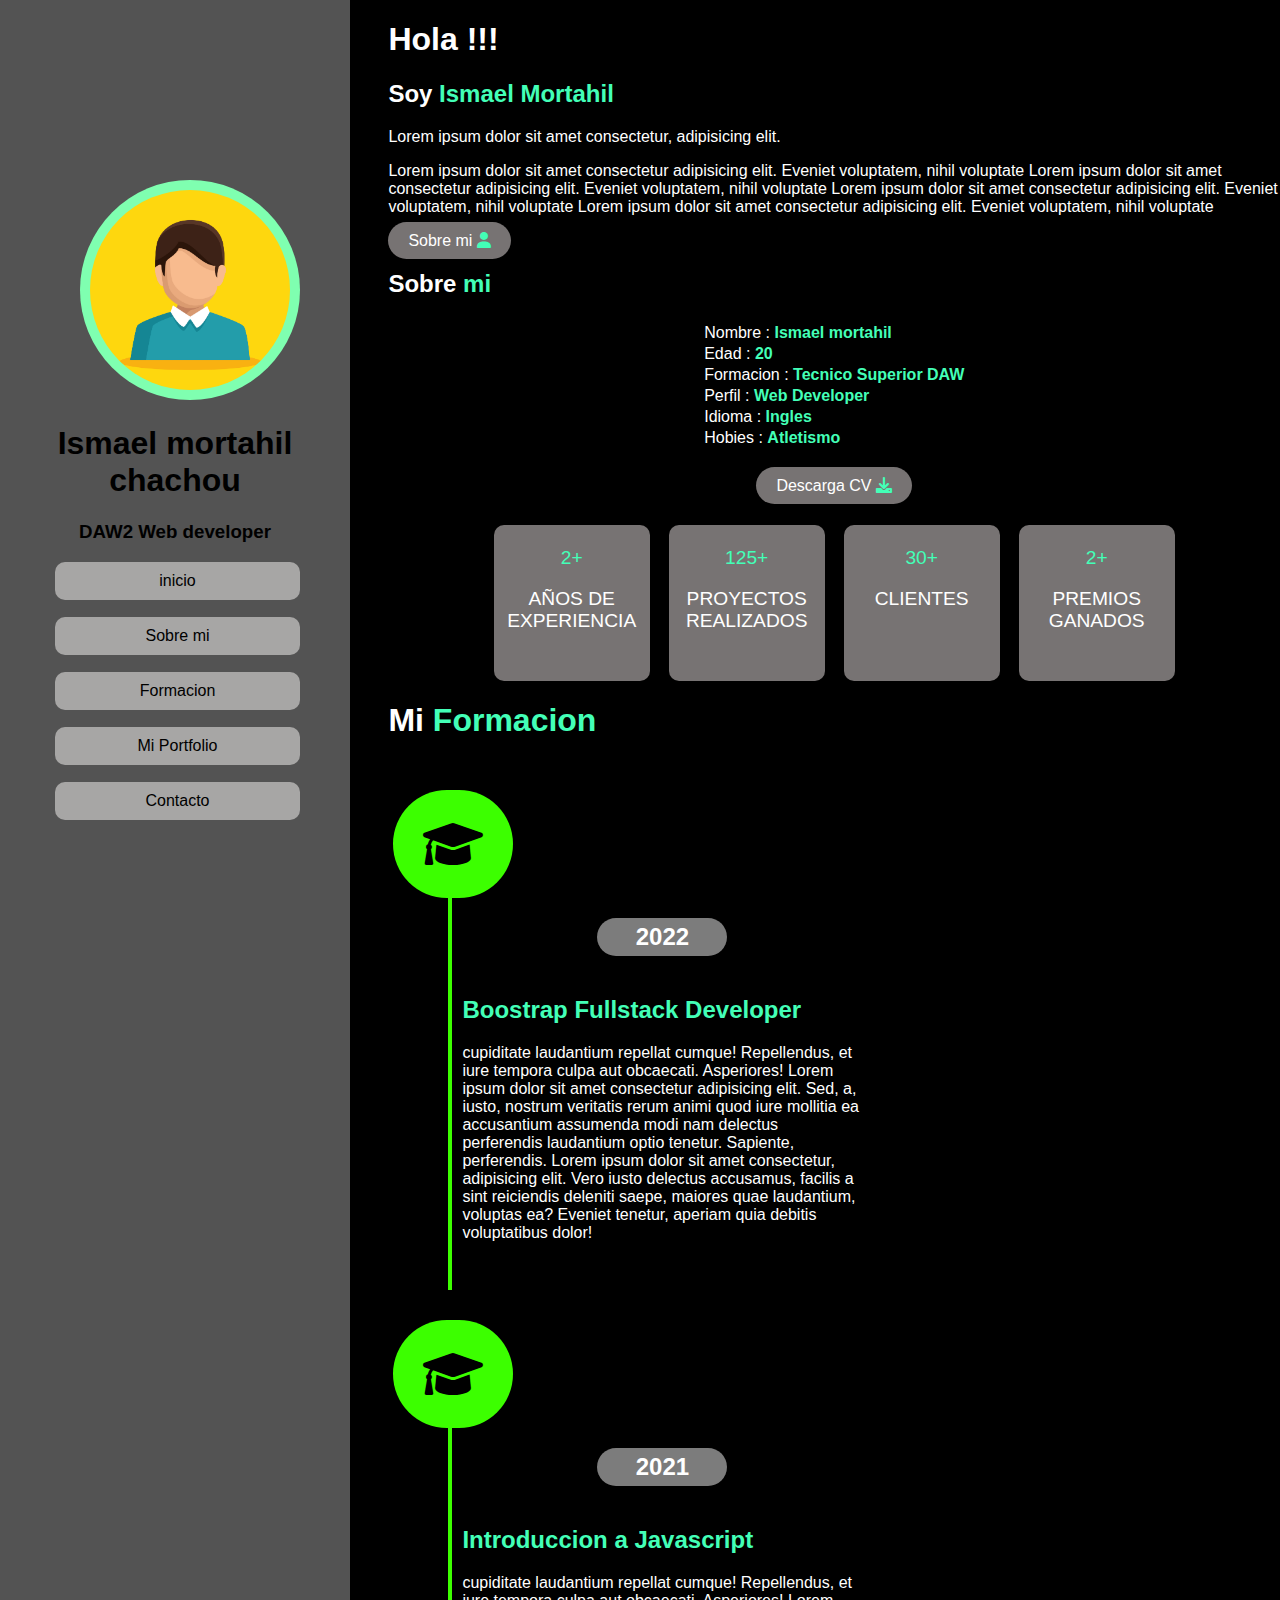
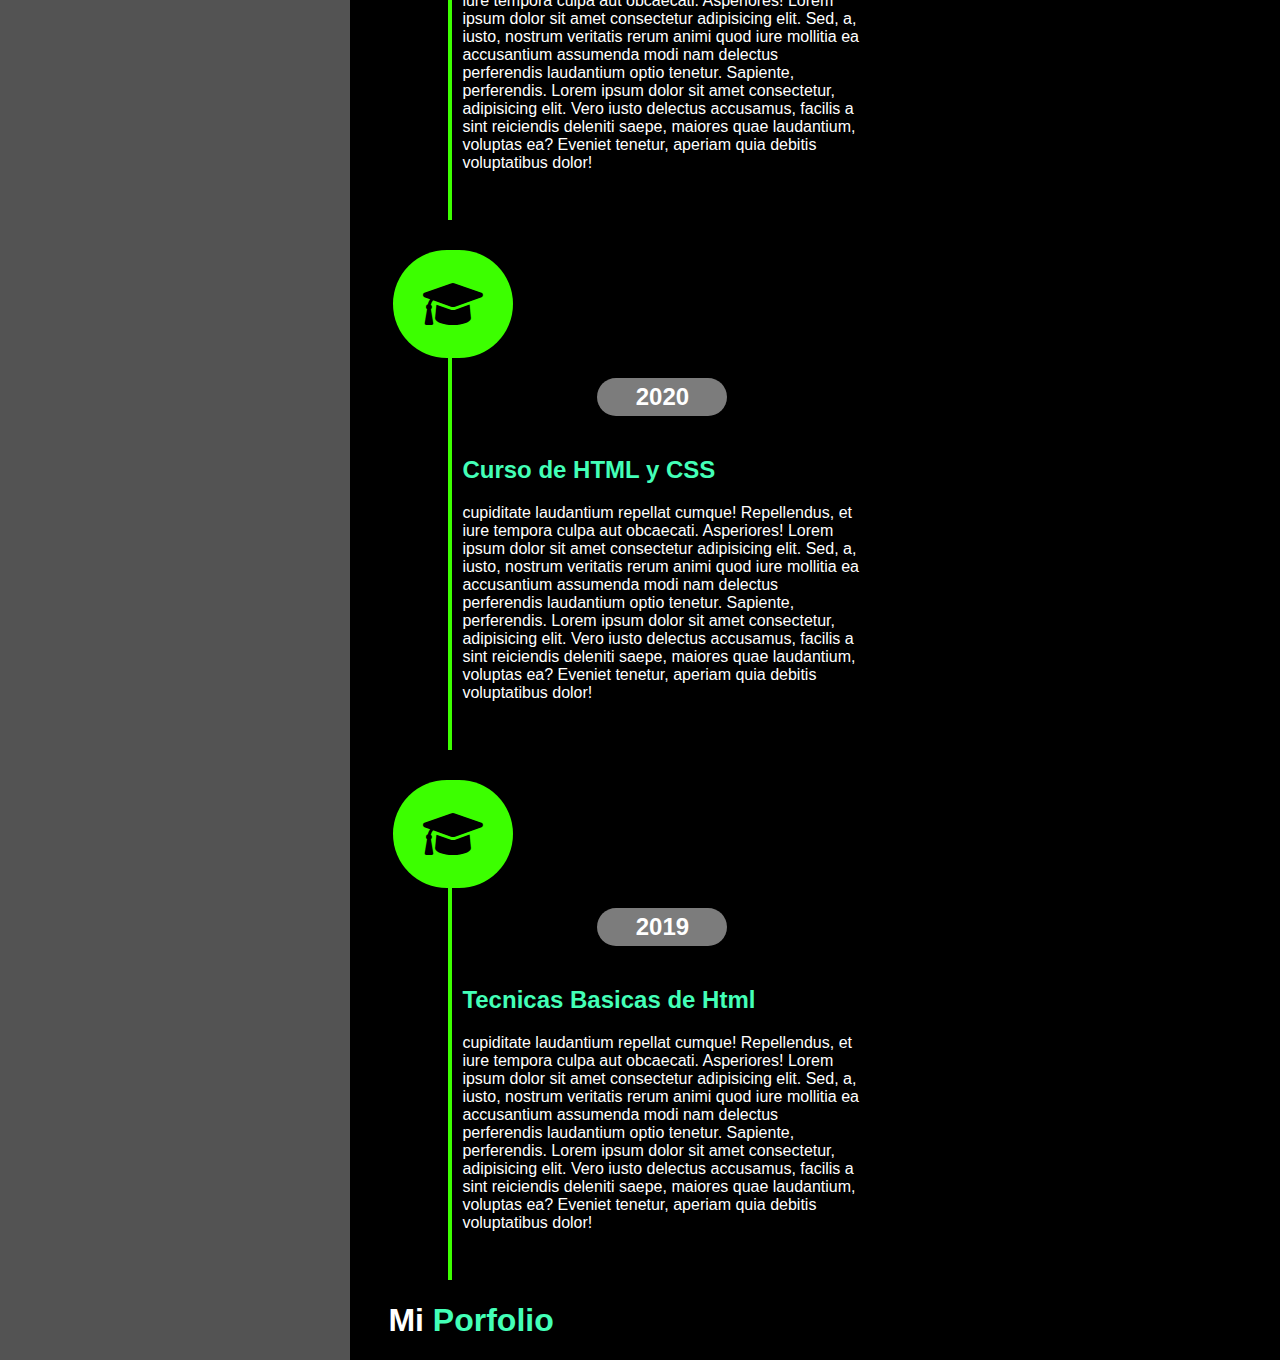
==== index.html @ 90ed5300 "git" ====
<!DOCTYPE html>
<html lang="en">
<head>
    <meta charset="UTF-8">
    <meta name="viewport" content="width=device-width, initial-scale=1.0">
    <link rel="stylesheet" href="https://cdnjs.cloudflare.com/ajax/libs/font-awesome/6.0.0-beta3/css/all.min.css">
<link rel="stylesheet" href="./css/style.css">
    <title>Document</title>
</head>
<body>
    <main>
        <div class="container_section">
            <section class="section-main">
                <img class="section-main_img" src="./assets/images/pic.jpg" alt="">
                <h1 class="section-main_title">Ismael mortahil chachou </h1>
                <h3 class="section-main_h3">DAW2 Web developer</h3>
                <ul class="section-main_ul">
                    <li class="section-main_li"><a class="section-main_li_a" href="">inicio</a></li>
                    <li class="section-main_li"><a class="section-main_li_a" href="">Sobre mi</a></li>
                    <li class="section-main_li"><a class="section-main_li_a" href="">Formacion</a></li>
                    <li class="section-main_li"><a class="section-main_li_a" href="">Mi Portfolio</a></li>
                    <li class="section-main_li"><a class="section-main_li_a" href="">Contacto</a></li>
                </ul>
             </section>
        </div>
    <div class="containers">
        <div class="firstcontainer">
            <h1>Hola !!! </h1>
            <h2>Soy <strong class="strong_name"> Ismael Mortahil</strong>  </h2>
            <p> Lorem ipsum dolor sit amet consectetur, adipisicing elit. </p>
            <p>Lorem ipsum dolor sit amet consectetur adipisicing elit. Eveniet voluptatem, nihil voluptate Lorem ipsum dolor sit amet consectetur adipisicing elit. Eveniet voluptatem, nihil voluptate Lorem ipsum dolor sit amet consectetur adipisicing elit. Eveniet voluptatem, nihil voluptate Lorem ipsum dolor sit amet consectetur adipisicing elit. Eveniet voluptatem, nihil voluptate  </p>
            <a class="firstcontainer_a"   href=""> Sobre mi    <i class="fa-solid fa-user"></i></a> 
            
                </div>

    <div class="secondcontainer">
        <h2>Sobre <strong class="strong_name"> mi</strong>  </h2>
<div class="containerlist">
    <ul class="secondcontainer_list">
        <li> Nombre : <strong class="strong_name"> Ismael mortahil</strong></li>
        <li>Edad : <strong class="strong_name"> 20</strong></li>
        <li> Formacion : <strong class="strong_name"> Tecnico Superior DAW</strong></li>
        <li>Perfil : <strong class="strong_name"> Web Developer</strong></li>
        <li>Idioma : <strong class="strong_name"> Ingles </strong></li>
        <li>Hobies : <strong class="strong_name"> Atletismo </strong> </li>
    </ul>
    <a class="firstcontainer_a" href="">Descarga CV <i class="fa-solid fa-download"></i></a>

</div>
   

   <div class="secondcontainer_experiences">
<div class="secondcontainer_experiences_box">
<p class="strong_name" >2+</p>
<p>AÑOS DE EXPERIENCIA</p>
</div>
<div class="secondcontainer_experiences_box">
    <p class="strong_name" >125+</p>
    <p>PROYECTOS REALIZADOS</p>
</div>
<div class="secondcontainer_experiences_box">
    <p class="strong_name" >30+</p>
    <p>CLIENTES</p>
</div>
<div class="secondcontainer_experiences_box">
    <p class="strong_name" >2+</p>
    <p>PREMIOS GANADOS</p>
</div>

    
    </div>
</div>

<div class="thirdcontainer">
<h1>Mi <strong class="strong_name"> Formacion</strong></h1>

<div class="thirdcontainer_years">
<div class="thirdcontainer_year">
    <i class="fa-solid fa-graduation-cap"></i>
    <div class="thirdcontainer_year_container">
        <div class="title_container">
            <h2 class="thirdcontainer_years_title">2022</h2>
        </div>
       
        <h2 class="strong_name" > Boostrap Fullstack Developer</h2>
        <p>  cupiditate laudantium repellat cumque! Repellendus, et iure tempora culpa aut obcaecati. Asperiores! Lorem ipsum dolor sit amet consectetur adipisicing elit. Sed, a, iusto, nostrum veritatis rerum animi quod iure mollitia ea accusantium assumenda modi nam delectus perferendis laudantium optio tenetur. Sapiente, perferendis. Lorem ipsum dolor sit amet consectetur, adipisicing elit. Vero iusto delectus accusamus, facilis a sint reiciendis deleniti saepe, maiores quae laudantium, voluptas ea? Eveniet tenetur, aperiam quia debitis voluptatibus dolor!</p>
    </div>
</div>
<div class="thirdcontainer_year">
    <i class="fa-solid fa-graduation-cap"></i>
    <div class="thirdcontainer_year_container">
        <div class="title_container">
            <h2 class="thirdcontainer_years_title">2021</h2>
        </div>
       
        <h2 class="strong_name" > Introduccion a Javascript</h2>
        <p>  cupiditate laudantium repellat cumque! Repellendus, et iure tempora culpa aut obcaecati. Asperiores! Lorem ipsum dolor sit amet consectetur adipisicing elit. Sed, a, iusto, nostrum veritatis rerum animi quod iure mollitia ea accusantium assumenda modi nam delectus perferendis laudantium optio tenetur. Sapiente, perferendis. Lorem ipsum dolor sit amet consectetur, adipisicing elit. Vero iusto delectus accusamus, facilis a sint reiciendis deleniti saepe, maiores quae laudantium, voluptas ea? Eveniet tenetur, aperiam quia debitis voluptatibus dolor!</p>
    </div>
</div>
<div class="thirdcontainer_year">
    <i class="fa-solid fa-graduation-cap"></i>
    <div class="thirdcontainer_year_container">
        <div class="title_container">
            <h2 class="thirdcontainer_years_title">2020</h2>
        </div>
       
        <h2 class="strong_name" > Curso de HTML y CSS</h2>
        <p>  cupiditate laudantium repellat cumque! Repellendus, et iure tempora culpa aut obcaecati. Asperiores! Lorem ipsum dolor sit amet consectetur adipisicing elit. Sed, a, iusto, nostrum veritatis rerum animi quod iure mollitia ea accusantium assumenda modi nam delectus perferendis laudantium optio tenetur. Sapiente, perferendis. Lorem ipsum dolor sit amet consectetur, adipisicing elit. Vero iusto delectus accusamus, facilis a sint reiciendis deleniti saepe, maiores quae laudantium, voluptas ea? Eveniet tenetur, aperiam quia debitis voluptatibus dolor!</p>
    </div>
</div>
<div class="thirdcontainer_year">
    <i class="fa-solid fa-graduation-cap"></i>
    <div class="thirdcontainer_year_container">
        <div class="title_container">
            <h2 class="thirdcontainer_years_title">2019</h2>
        </div>
       
        <h2 class="strong_name" >   Tecnicas Basicas de Html </h2>
        <p>  cupiditate laudantium repellat cumque! Repellendus, et iure tempora culpa aut obcaecati. Asperiores! Lorem ipsum dolor sit amet consectetur adipisicing elit. Sed, a, iusto, nostrum veritatis rerum animi quod iure mollitia ea accusantium assumenda modi nam delectus perferendis laudantium optio tenetur. Sapiente, perferendis. Lorem ipsum dolor sit amet consectetur, adipisicing elit. Vero iusto delectus accusamus, facilis a sint reiciendis deleniti saepe, maiores quae laudantium, voluptas ea? Eveniet tenetur, aperiam quia debitis voluptatibus dolor!</p>
    </div>
</div>
</div>
</div>
<div class="fourthcontainer">
    <h1>Mi <strong class="strong_name"> Porfolio </strong></h1>
</div>
    
</div>

</div>


   </div>
    </div>
    </div>
 
    </main>
    
</body>
<script src="./js/index.js"></script>
</html>
---- css/style.css ----
body {
  
  background-color: black;
    font-family: 'Roboto', sans-serif;
    margin: 0%;
}

main{
    width:100%;
    margin: 0 auto;
    display: flex;
   background-color: black;
}

.section-main_img{
width: 200px;
height: 200px;
border-radius: 60%;
padding: 10px;
margin-left: 30px;
background-color: rgb(127, 255, 176);
}
.container_section {
    background-color: rgb(83, 83, 83);
   
    padding: 50px;
}

.section-main {
   
    align-items: center;
    justify-content: center;
    
    background-color: rgb(83, 83, 83);
    position: sticky; /* Fija la posición del elemento */
    top: 20%; 
    
  
}


.section-main_title{
    text-align: center;
}

.section-main_h3{
    text-align: center;
}
.section-main_li:hover{
background-color: rgb(127, 255, 176);
}
.section-main_li{
    text-decoration: none;
    list-style: none;
    padding-top: 15px;
    padding: 10px;
    margin-top: 7%;
    text-align: center;
    border-radius: 10px;
    background-color: rgb(167, 166, 165);
    
}

.section-main_ul{
    padding-left: 2%;

}

.section-main_li_a{
    text-decoration: none;

    color: black;
}
.containers{
    background-color: black;
    color: #ffffff;
    padding-left: 3%;
}


.strong_name{
    color: #43ffb7;
}

.firstcontainer_a{
text-decoration: none;
color: #ffffff;
margin-top: 100px;
padding: 10px 20px;
border-radius: 60px;
background-color: rgb(119, 115, 115);
}
.fa-solid{
    color: #43ffb7;
}

.secondcontainer_experiences_box{
    padding: 3px;
    text-align: center;
    width: 150px;
    height: 150px;
    font-size: 120%;
    background-color: rgb(119, 115, 115);
    border-radius: 10px;
}
.secondcontainer_experiences{
    padding-top: 30px;
    width: 700px;
justify-content: space-around;
    display: flex;
  
    flex-wrap: wrap;
    overflow: hidden;
    margin: 0 auto;

}
.containerlist{
    width: 100%;
    justify-content: center;
    text-align: center;
}
.secondcontainer_list{
    padding-bottom: 30px;
   width: 300px;
  text-align: start;
  margin: 0 auto;
justify-content: center;
   
      list-style: none;
      padding-top: 3px;
  
  }

.secondcontainer_list li{
  align-items: center;
    list-style: none;
    padding-top: 3px;

}


.thirdcontainer_year{
    margin-top: 30px;
  margin-left: 60px;
   width: 400px;
   height: 500px;
   border-left: 4px solid rgb(60, 255, 0); 
  
}
.thirdcontainer {
    overflow: hidden;
  
    margin: 0 auto ;
}

.thirdcontainer_year i {
    color: black;
    font-size: 300%;
    background-color: rgb(60, 255, 0);
    padding: 30px;
    border-radius: 60px;
    margin-left: -59px;
    
}

.thirdcontainer_year_container{
 padding-left: 10px;
 width: 400px;
 margin: 0 auto;
 
 overflow: hidden;
}
.title_container{
    
   display: flex;
   text-align: center;
   align-items: center;
   justify-content: center;
}
.thirdcontainer_years_title{
    width: 120px;
   
    text-align: center;
  
    padding:  5px ;
    background-color: rgb(124, 124, 124);
    border-radius: 20px;
   
}

.thirdcontainer_years{
    overflow: hidden;
    display: flex;
    margin: 0 auto ;
    flex-wrap: wrap;
    
}
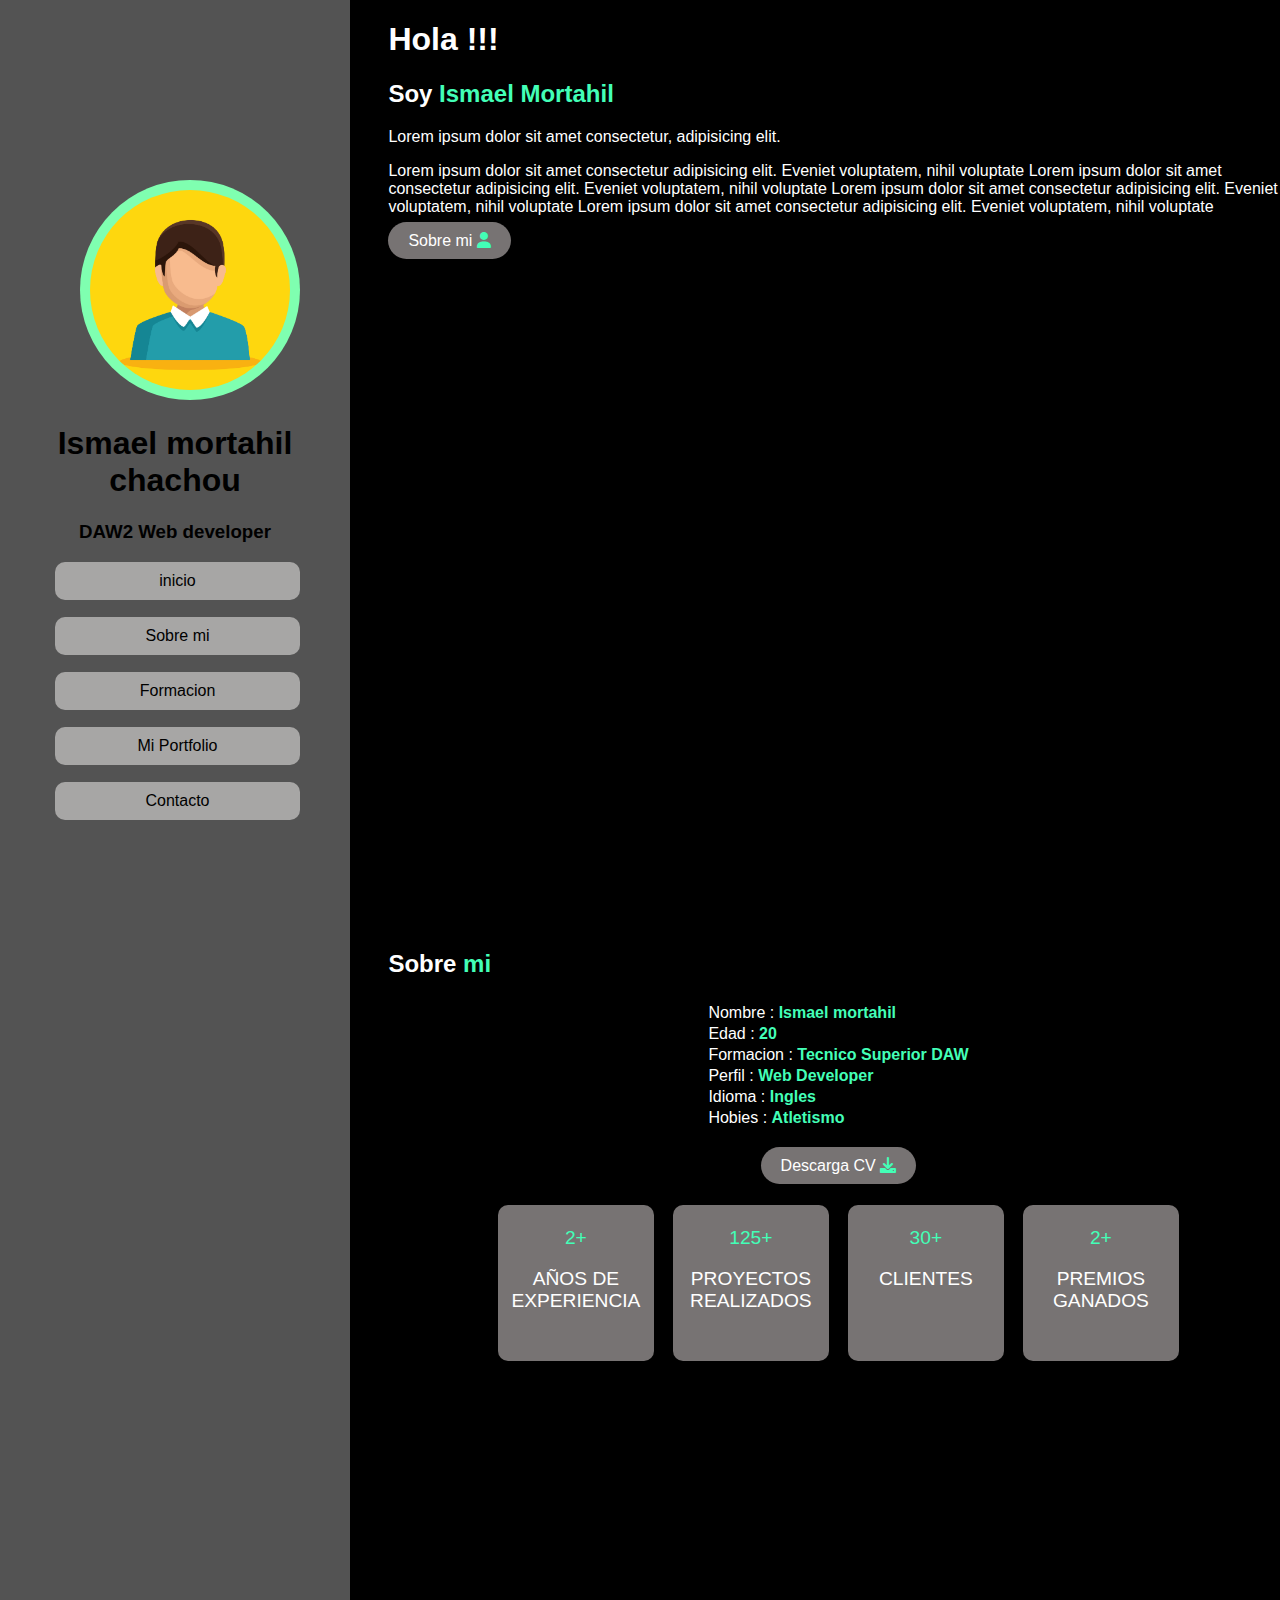
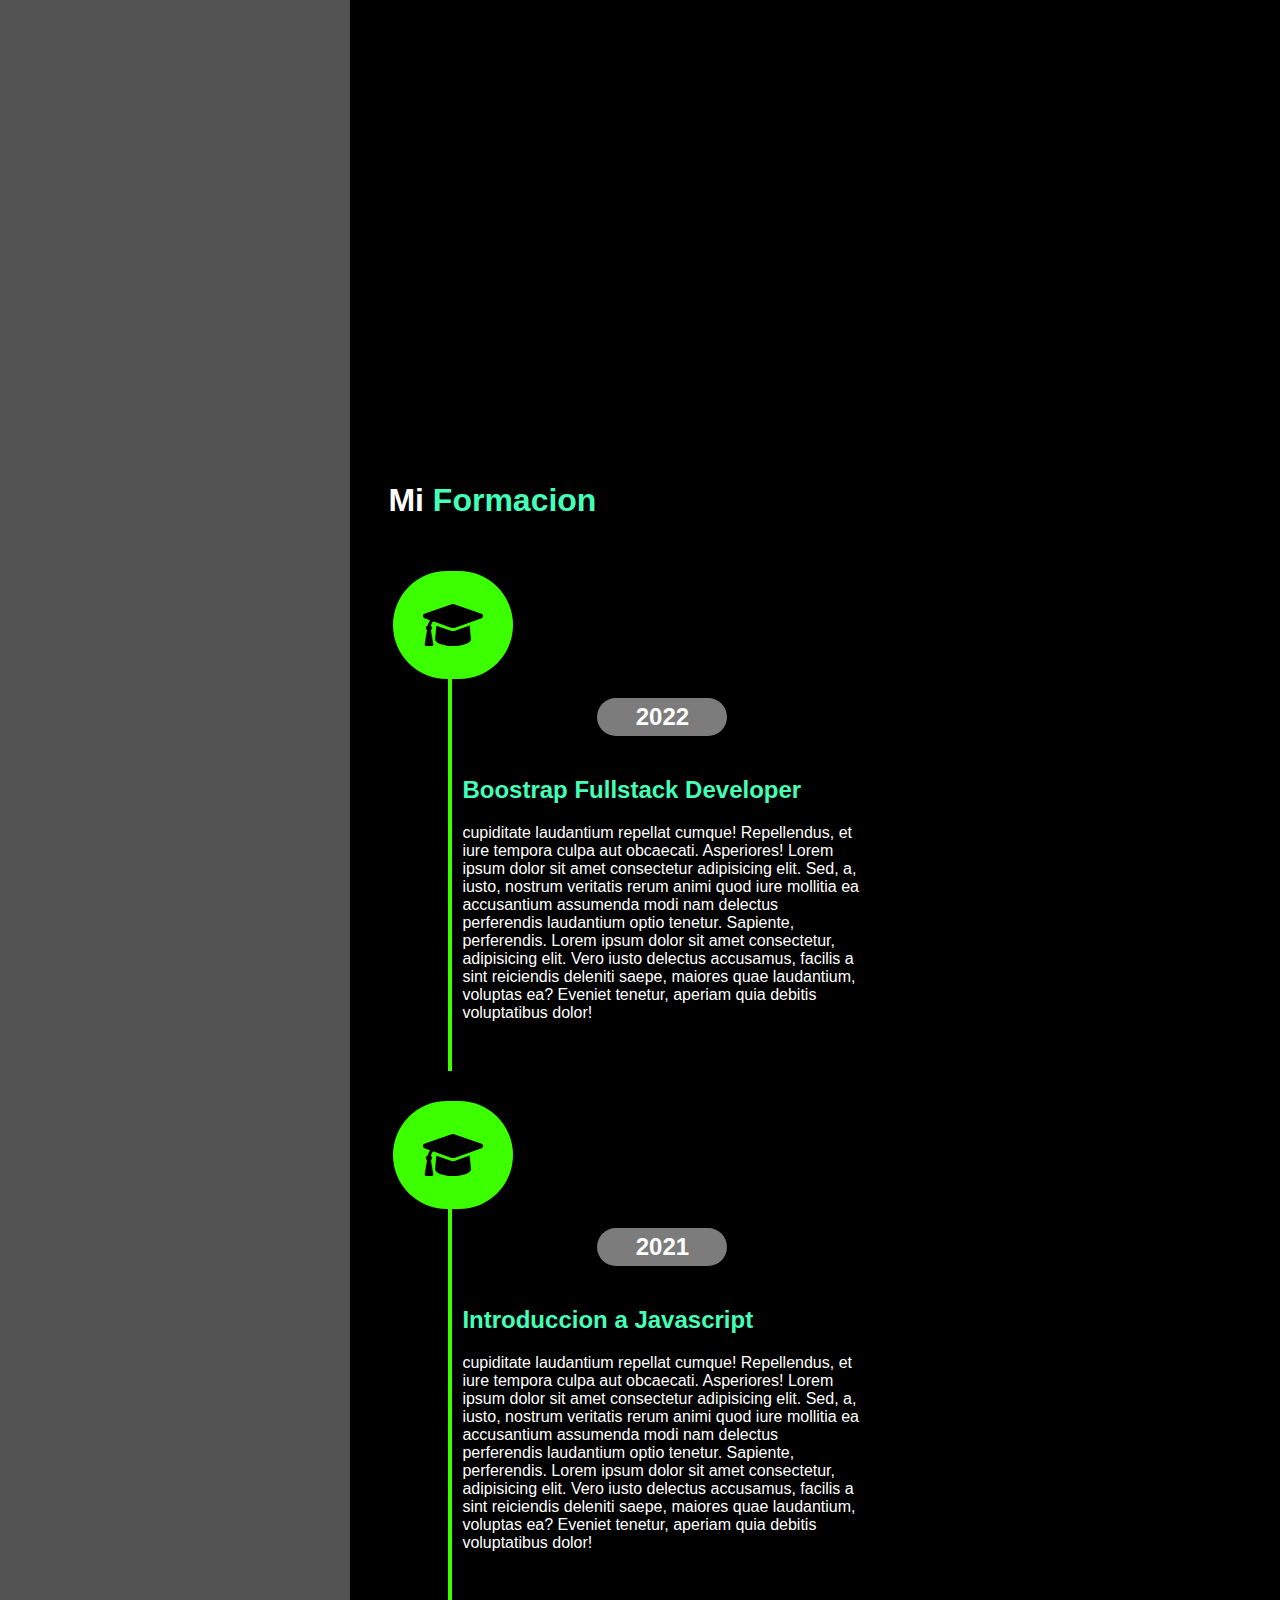
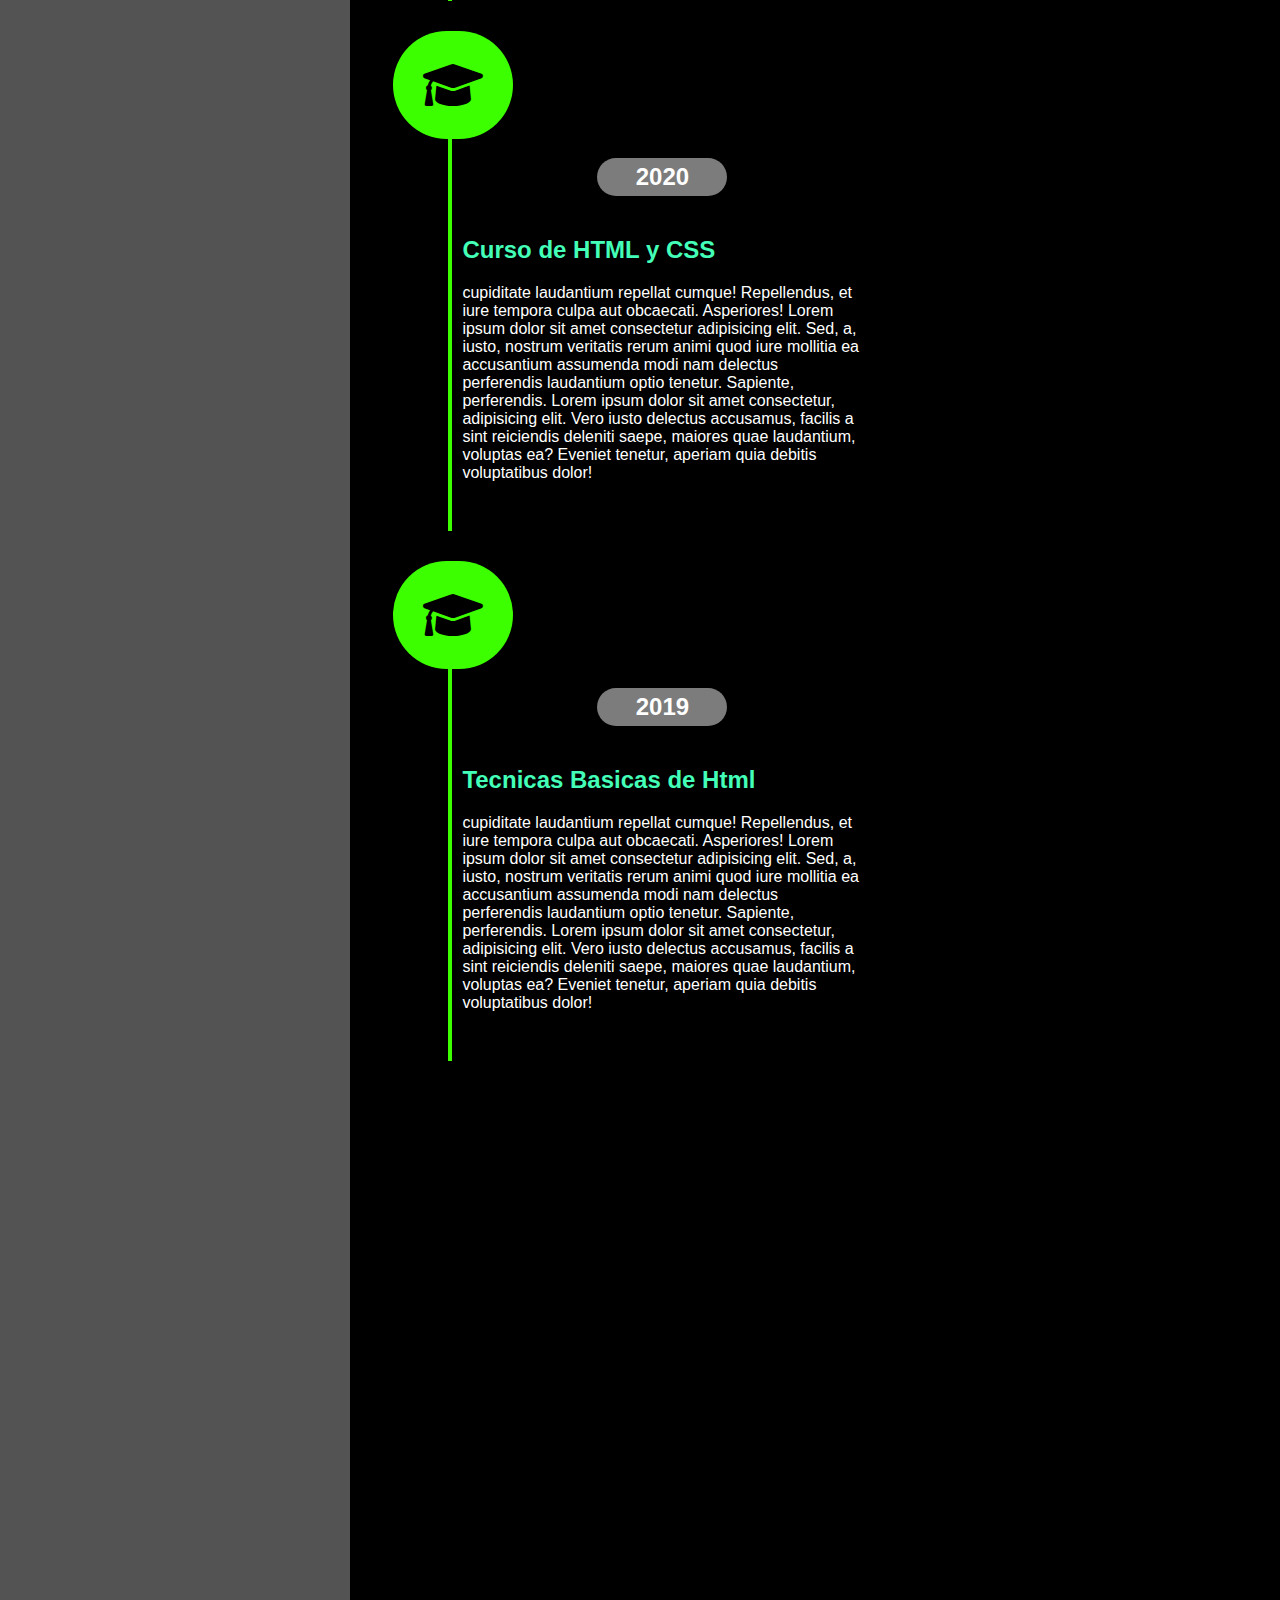
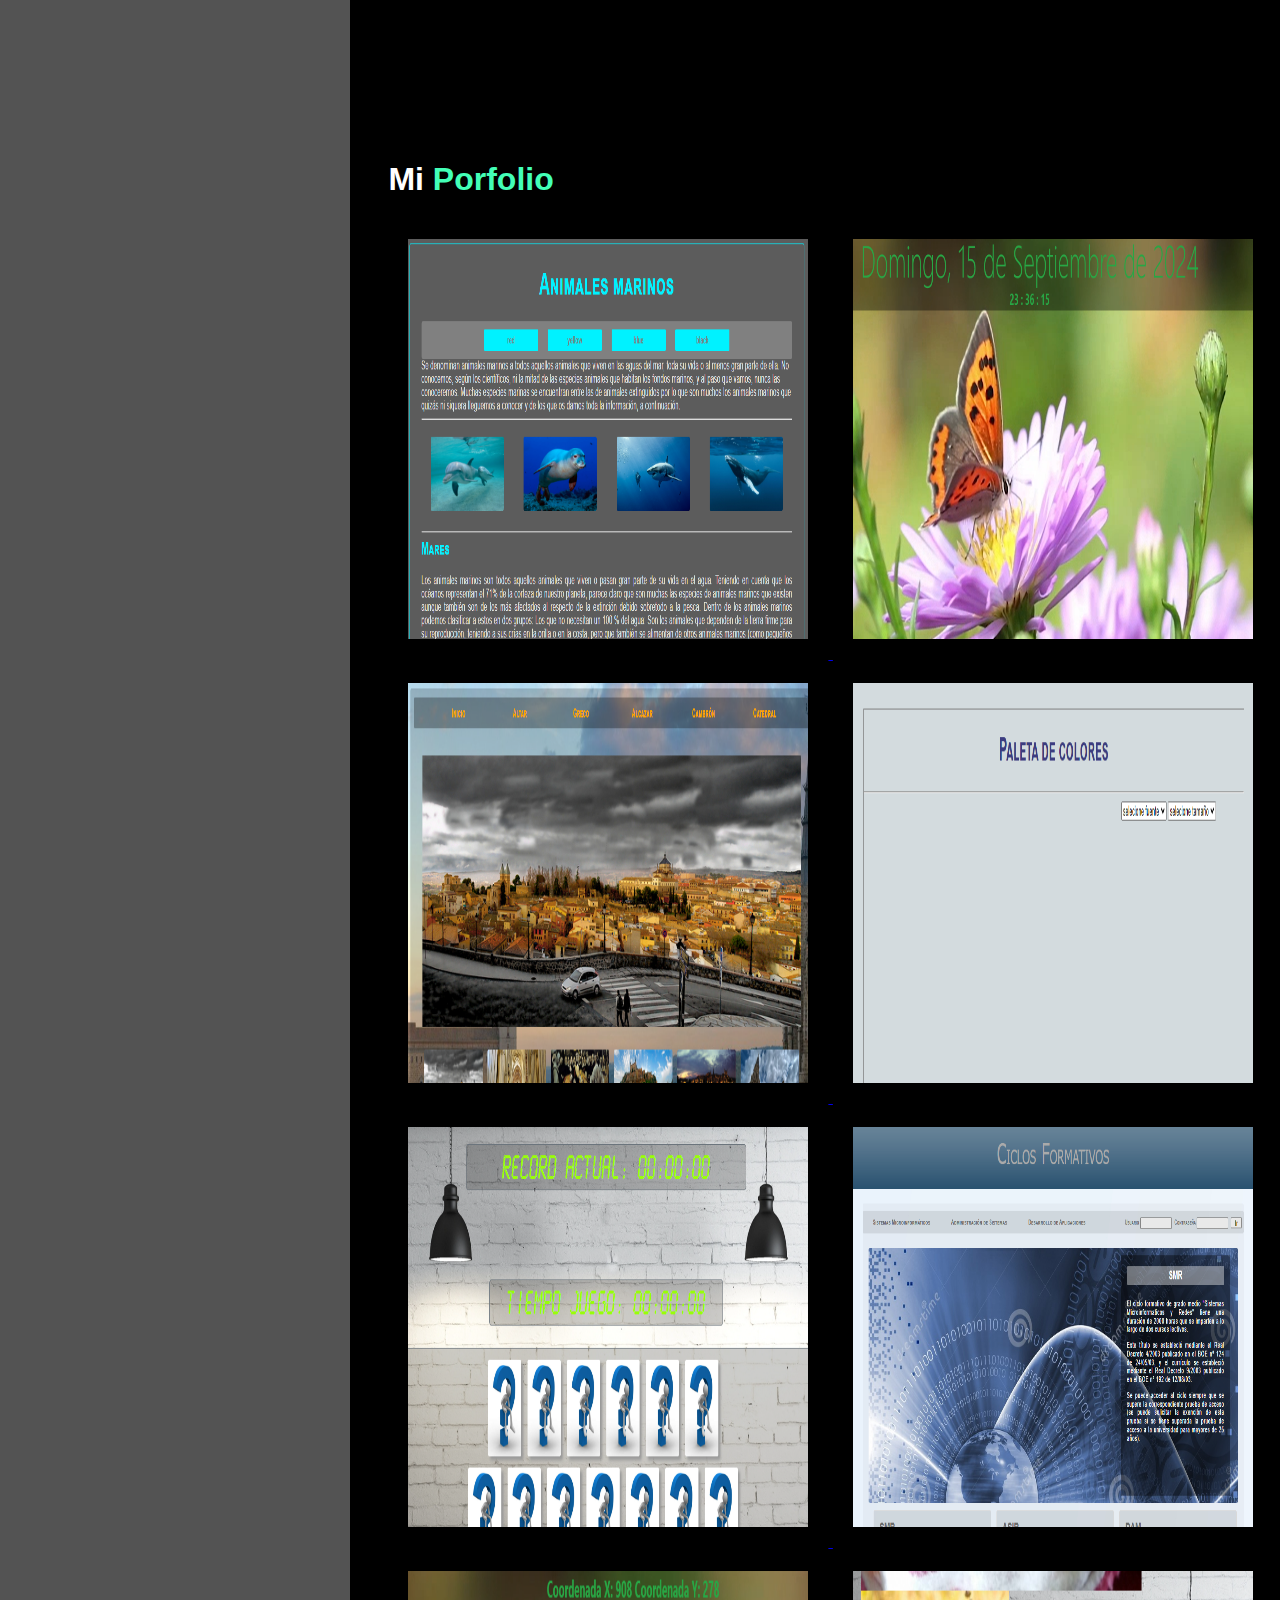
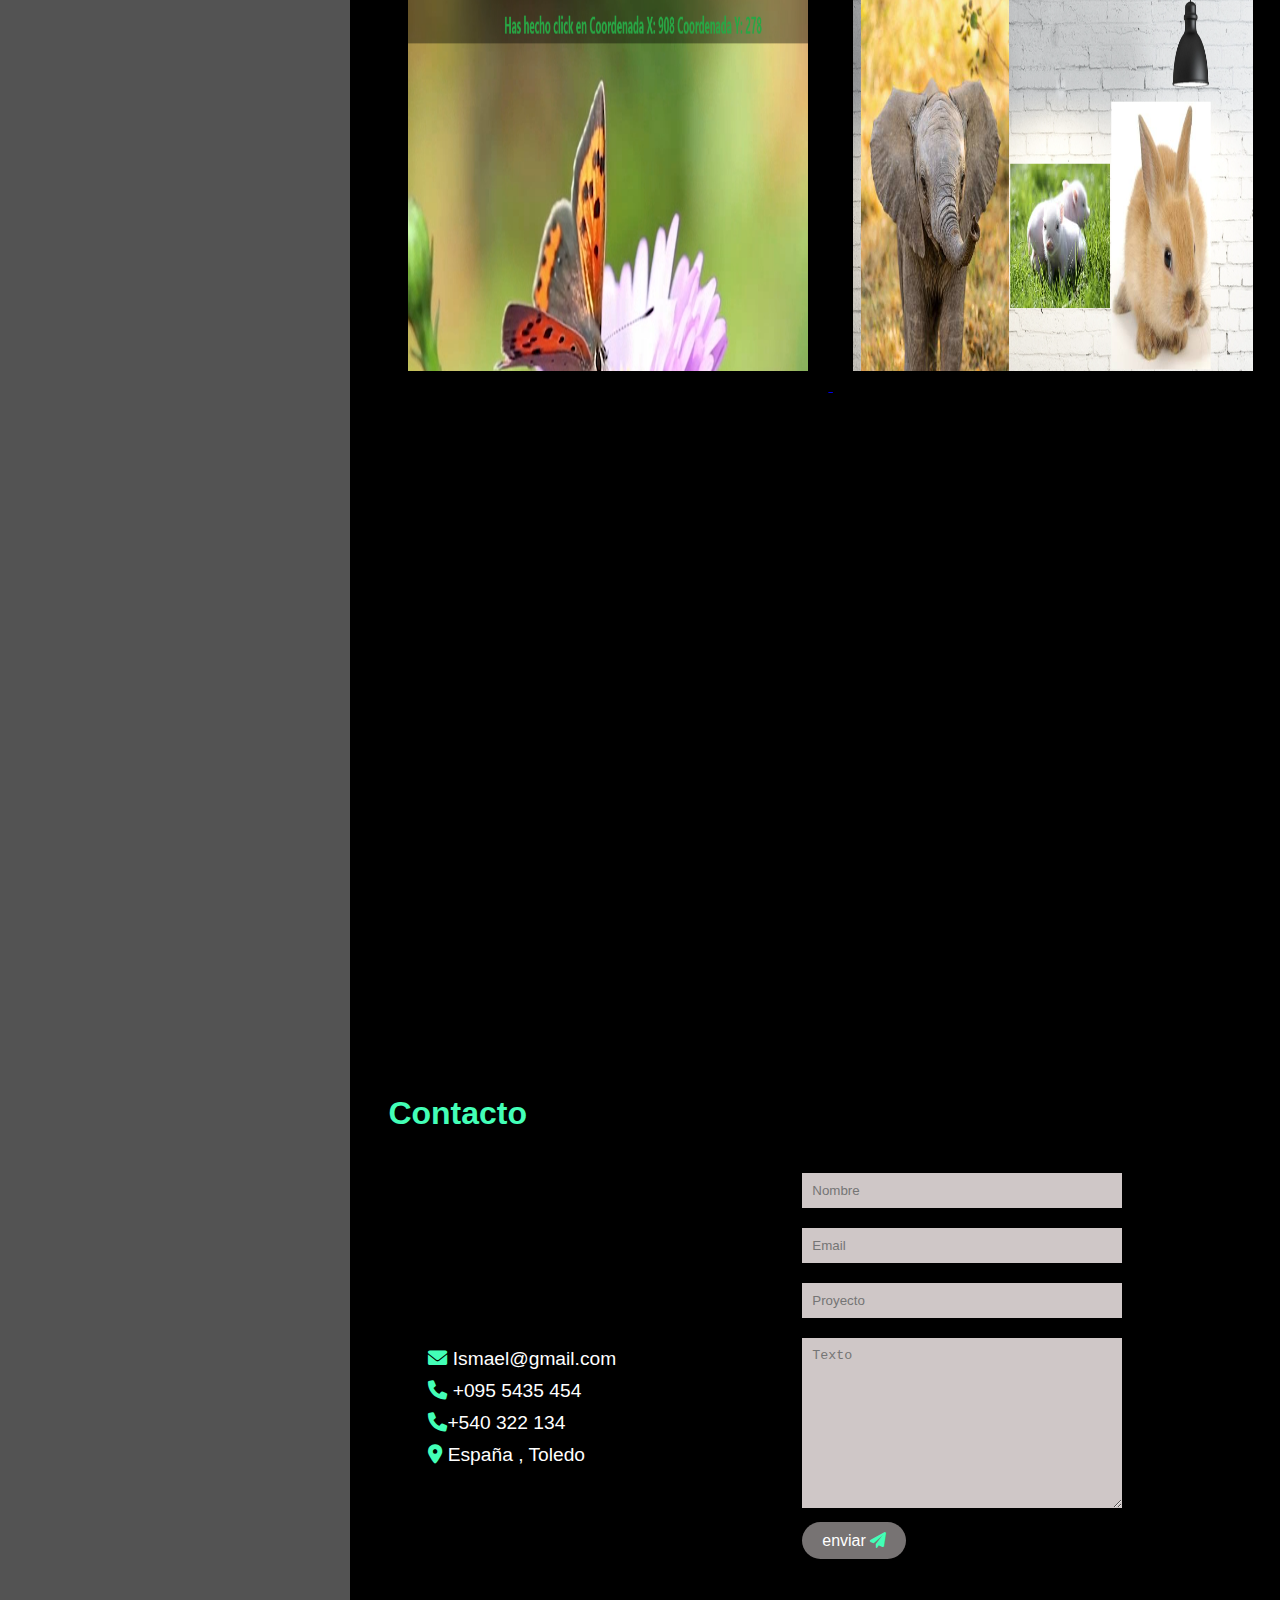
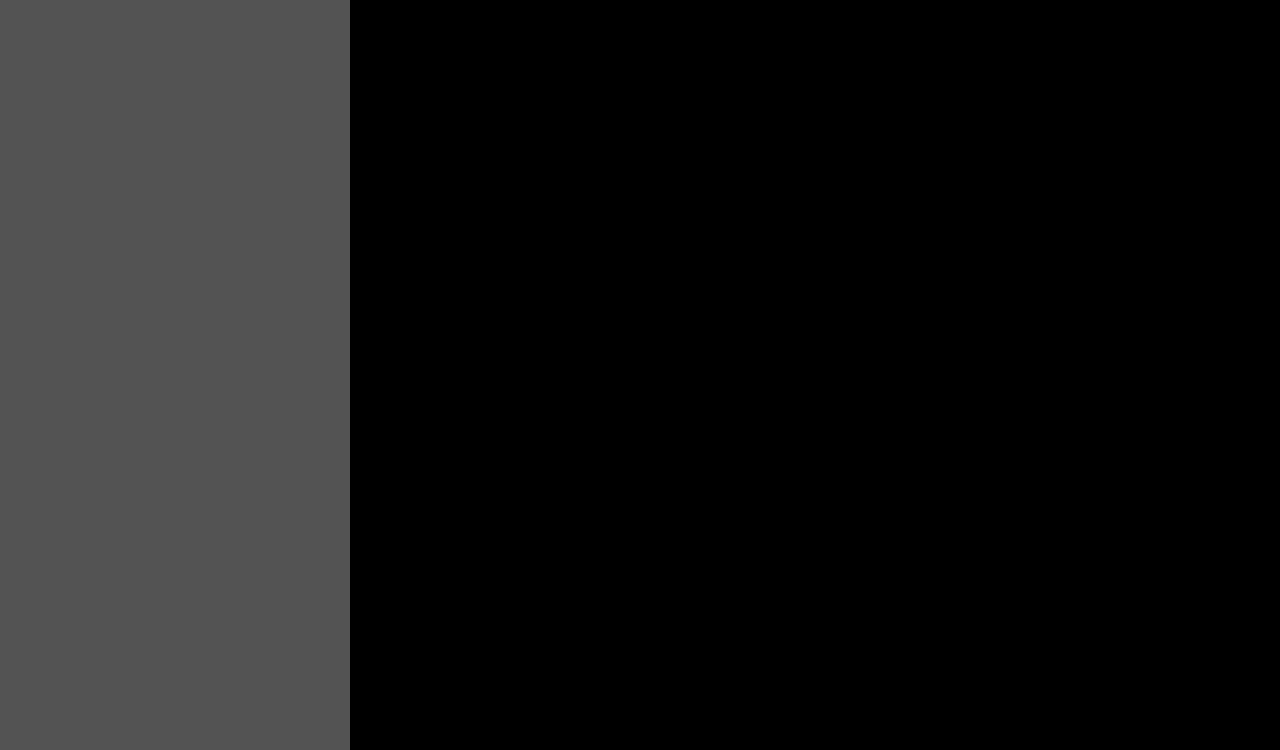
==== commit 1df16086: "git" ====
--- a/index.html
+++ b/index.html
@@ -15,16 +15,16 @@
                 <h1 class="section-main_title">Ismael mortahil chachou </h1>
                 <h3 class="section-main_h3">DAW2 Web developer</h3>
                 <ul class="section-main_ul">
-                    <li class="section-main_li"><a class="section-main_li_a" href="">inicio</a></li>
-                    <li class="section-main_li"><a class="section-main_li_a" href="">Sobre mi</a></li>
-                    <li class="section-main_li"><a class="section-main_li_a" href="">Formacion</a></li>
-                    <li class="section-main_li"><a class="section-main_li_a" href="">Mi Portfolio</a></li>
-                    <li class="section-main_li"><a class="section-main_li_a" href="">Contacto</a></li>
+                    <li class="section-main_li"><a class="section-main_li_a" href="#1">inicio</a></li>
+                    <li class="section-main_li"><a class="section-main_li_a" href="#2">Sobre mi</a></li>
+                    <li class="section-main_li"><a class="section-main_li_a" href="#3">Formacion</a></li>
+                    <li class="section-main_li"><a class="section-main_li_a" href="#4">Mi Portfolio</a></li>
+                    <li class="section-main_li"><a class="section-main_li_a" href="#5">Contacto</a></li>
                 </ul>
              </section>
         </div>
     <div class="containers">
-        <div class="firstcontainer">
+        <div class="firstcontainer" id="1">
             <h1>Hola !!! </h1>
             <h2>Soy <strong class="strong_name"> Ismael Mortahil</strong>  </h2>
             <p> Lorem ipsum dolor sit amet consectetur, adipisicing elit. </p>
@@ -33,7 +33,7 @@
             
                 </div>
 
-    <div class="secondcontainer">
+    <div class="secondcontainer" id="2">
         <h2>Sobre <strong class="strong_name"> mi</strong>  </h2>
 <div class="containerlist">
     <ul class="secondcontainer_list">
@@ -71,7 +71,7 @@
     </div>
 </div>
 
-<div class="thirdcontainer">
+<div class="thirdcontainer" id="3">
 <h1>Mi <strong class="strong_name"> Formacion</strong></h1>
 
 <div class="thirdcontainer_years">
@@ -121,8 +121,55 @@
 </div>
 </div>
 </div>
-<div class="fourthcontainer">
+<div class="fourthcontainer" id="4">
     <h1>Mi <strong class="strong_name"> Porfolio </strong></h1>
+    <div class="porfolio_links">
+        <a href="./assets/pages/1.1/index.html" >
+            <img class="porfolio_links_items" src="./assets/images/1.png" alt="">
+        </a>
+        <a href="./assets/pages/07_fecha_hora/index.html" >
+            <img class="porfolio_links_items" src="./assets/images/2.png" alt="">
+        </a>
+        <a href="./assets/pages/08._Toledo - Eventos/index.html" >
+            <img class="porfolio_links_items" src="./assets/images/3.png" alt="">
+        </a>
+        <a href="./assets/pages/11._Paleta de Colores/index.html" >
+            <img  class="porfolio_links_items" src="./assets/images/4.png" alt="">
+        </a>
+        <a href="./assets/pages/16.1_No repetir con record/index.html" >
+            <img class="porfolio_links_items" src="./assets/images/5.png" alt="">
+        </a>
+        <a href="./assets/pages/ciclo_formatio_eventos/index.html" >
+            <img class="porfolio_links_items" src="./assets/images/6.png" alt="">
+        </a>
+        <a href="./assets/pages/Posicion_cursor/index.html" >
+            <img class="porfolio_links_items" src="./assets/images/7.png" alt="">
+        </a>
+        <a href="./assets/pages/temporizador/index.html" >
+            <img class="porfolio_links_items" src="./assets/images/8.png" alt="">
+        </a>
+
+    </div>
+</div>
+<div class="fifthcontainer" id="5">
+    <h1 class="strong_name">Contacto</h1>
+<div class="list_form">
+<ul>
+    <li class="list_form_item"><i class="fa-solid fa-envelope"></i>  Ismael@gmail.com</li>
+    <li class="list_form_item"><i class="fa-solid fa-phone"></i> +095 5435 454</li>
+    <li class="list_form_item"><i class="fa-solid fa-phone"></i>+540 322 134</li>
+    <li class="list_form_item"> <i class="fa-solid fa-location-dot"></i> España , Toledo</li>
+</ul>
+<form class="form" action="">
+    <input class="form_item" type="text" name="" id="" placeholder="Nombre">
+    <input class="form_item" type="email" name="" id="" placeholder="Email">
+    <input class="form_item" type="text" name="" id="" placeholder="Proyecto">
+    <textarea class="form_item" rows="10" cols="50" placeholder="Texto "></textarea>
+    <a class="firstcontainer_a" > enviar  <i class="fa-solid fa-paper-plane"></i> </a>
+   
+
+</form>
+</div>
 </div>
     
 </div>
--- a/css/style.css
+++ b/css/style.css
@@ -72,11 +72,19 @@
     color: black;
 }
 .containers{
+ 
     background-color: black;
     color: #ffffff;
     padding-left: 3%;
 }
-
+.firstcontainer , .secondcontainer , .thirdcontainer , .fourthcontainer , .fifthcontainer{
+ 
+    margin-bottom: 700px;
+}
+.fourthcontainer{
+    margin-top: 700px;
+
+}
 
 .strong_name{
     color: #43ffb7;
@@ -194,4 +202,50 @@
     margin: 0 auto ;
     flex-wrap: wrap;
     
-}+}
+.fourthcontainer{
+   
+    flex-wrap: wrap;
+}
+.porfolio_links_items{
+    flex-wrap: wrap;
+    width: 400px;
+    height: 400px;
+    padding: 20px;
+}
+.porfolio_links{
+   width: 100%;
+    margin: 0 auto;
+    flex-wrap: wrap;
+}
+
+.list_form_item{
+    list-style: none;
+    font-size: larger;
+    padding-top: 10px;
+}
+.list_form{
+    width: 900px;
+    display: flex;
+    margin: 0 auto;
+    align-items: center;
+}
+
+.form{
+    margin: 0 auto;
+    flex-direction: column;
+    width: 300px;
+    margin-bottom: 100px;
+}
+
+.form_item{
+    margin-top: 20px;
+    background-color: rgb(207, 199, 199);
+    color: black;
+    width: 100%;
+    border: none;
+    padding: 10px;
+}
+.form textarea{
+margin-bottom: 20px;
+}
